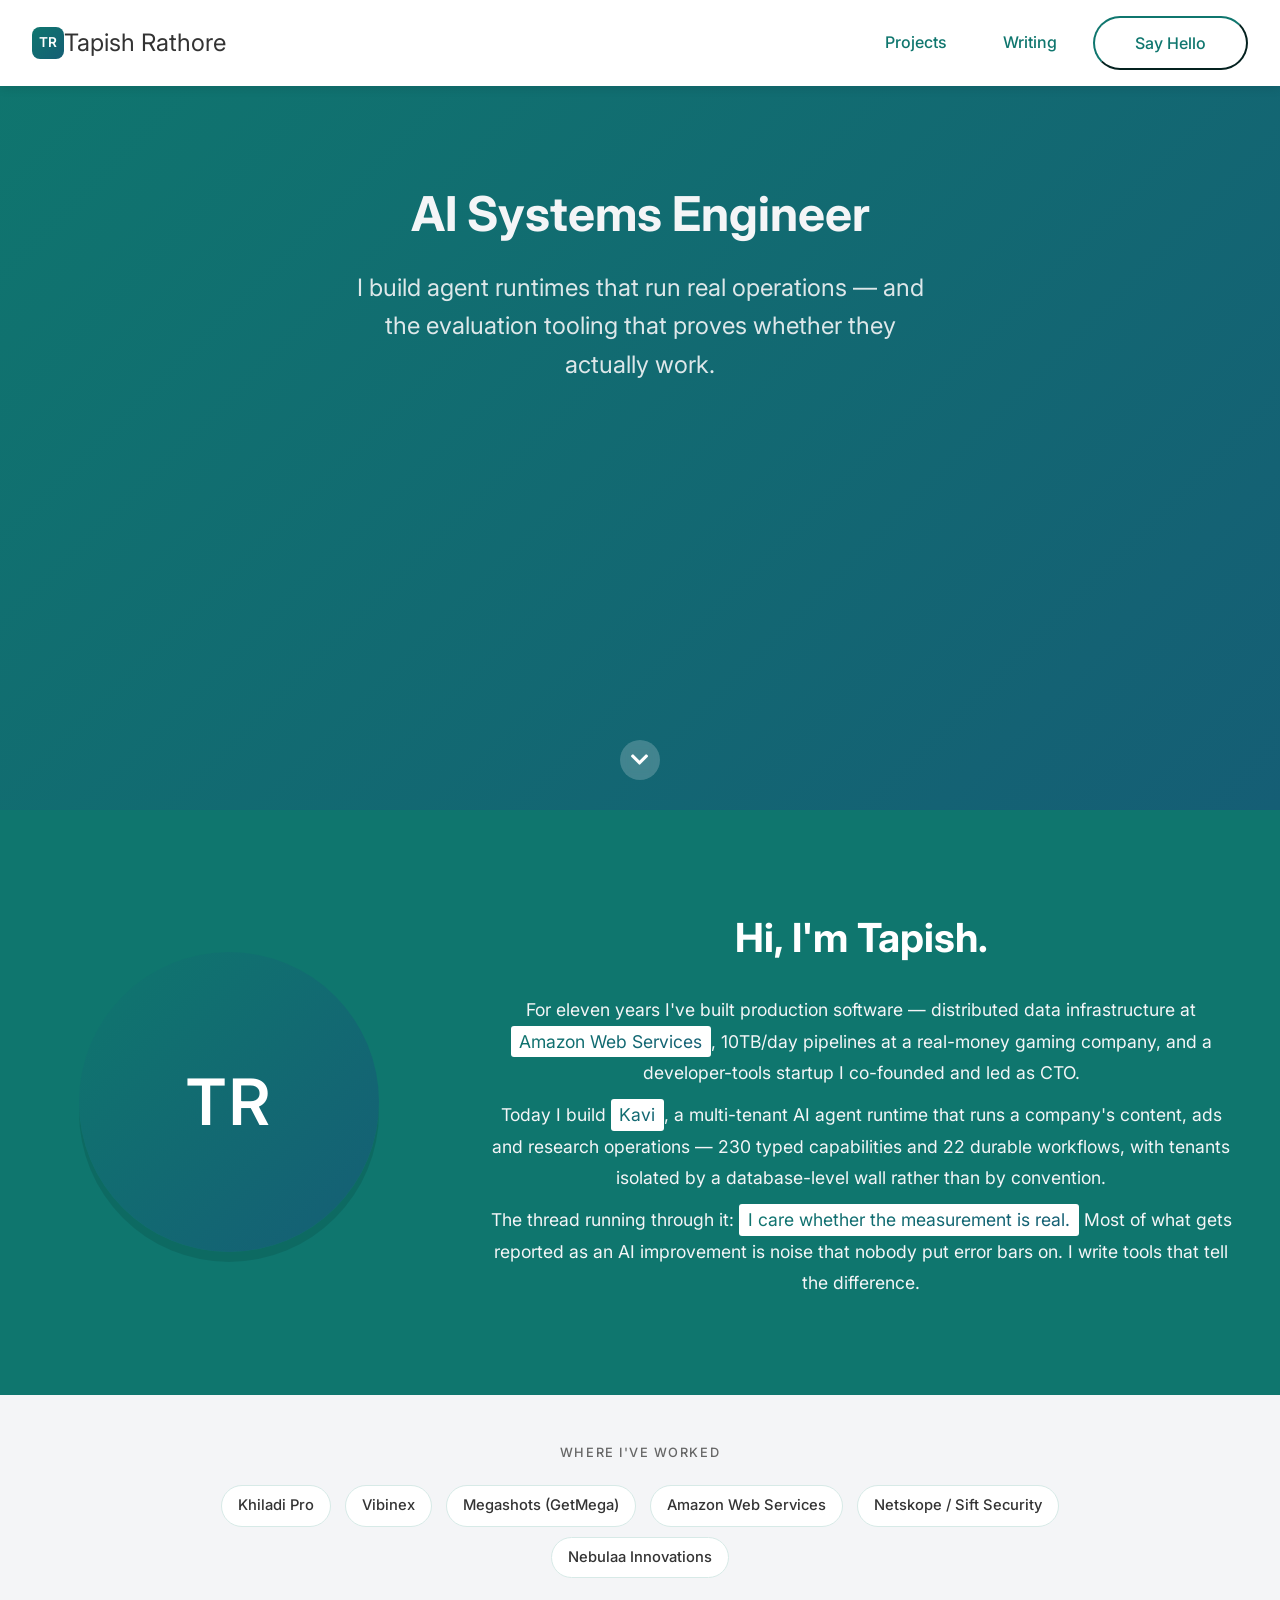
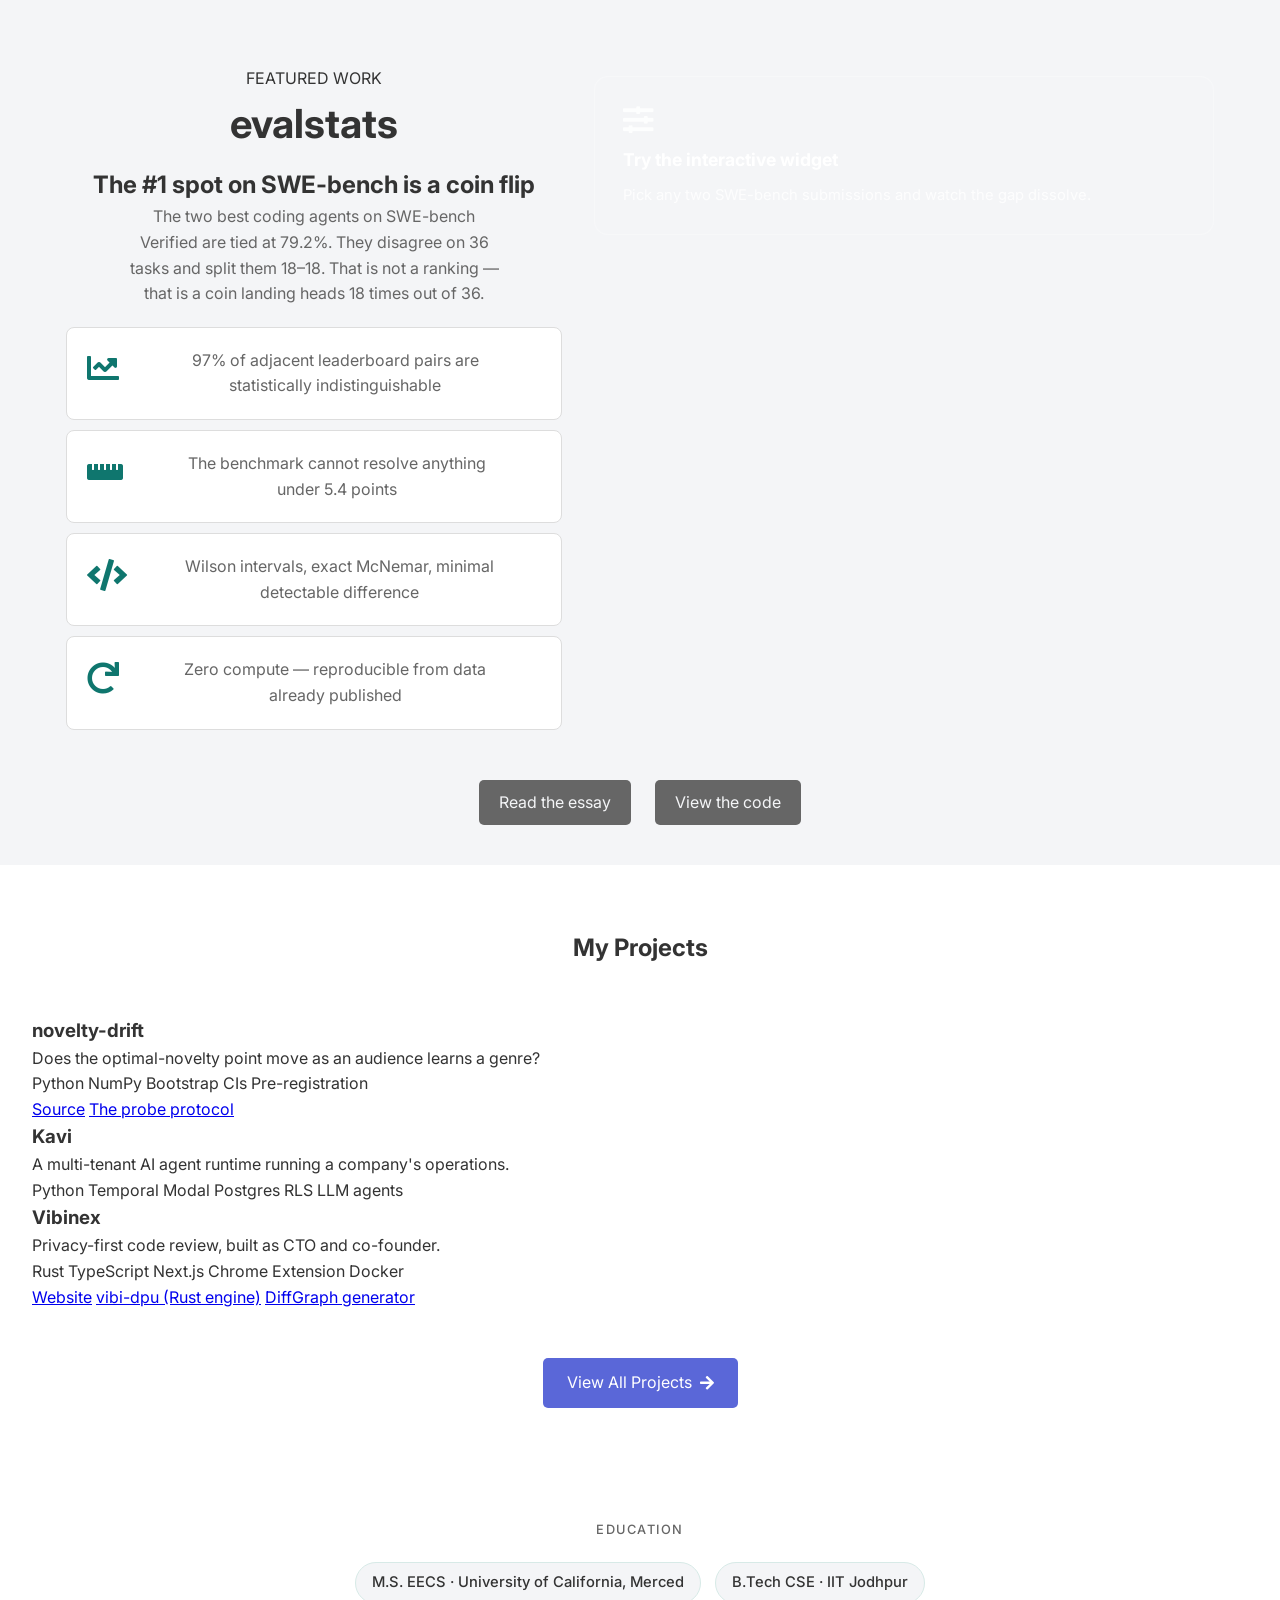
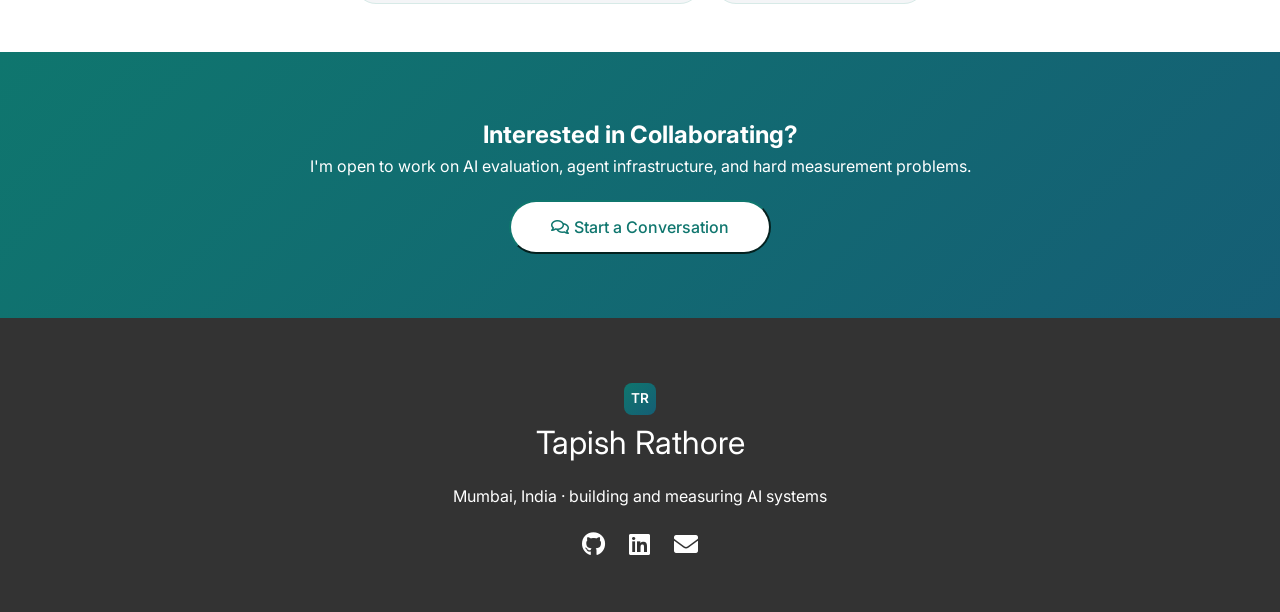
==== index.html @ c6f4d9db "Rebuild the site for Tapish Rathore The repo was a fork of another person's personal site and still " ====
<!DOCTYPE html>
<html lang="en">

<head>
	<meta charset="UTF-8">
	<title>Tapish Rathore | AI Systems Engineer</title>
	<meta name="viewport" content="width=device-width, initial-scale=1.0">
	<meta name="description"
		content="AI systems engineer in Mumbai. I build agent runtimes that run real operations, and the evaluation tooling that proves whether they actually work.">
	<link href="https://fonts.googleapis.com/css2?family=Inter:wght@300;400;500;600&display=swap" rel="stylesheet">
	<link rel="shortcut icon" href="/images/favicon.ico">
	<link rel="stylesheet" href="layout.css" />
	<link rel="stylesheet" href="styles.css" />
	<link rel="stylesheet" href="projects/styles.css" />
	<link rel="stylesheet" href="https://cdnjs.cloudflare.com/ajax/libs/font-awesome/5.15.3/css/all.min.css">
</head>

<body>
	<nav>
		<a class="logo" href="/">
			<span class="monogram">TR</span>
			Tapish Rathore
		</a>
		<div class="hamburger-menu" onclick="toggleMenu()">
			<i class="fas fa-bars"></i>
		</div>
		<div class="nav-menu">
			<a href="/projects/" class="nav-btn">Projects</a>
			<a href="/blog" class="nav-btn">Writing</a>
			<button class="say-hello-btn" onclick="openContactModal()">Say Hello</button>
		</div>
	</nav>

	<section class="hero">
		<iframe
			src="https://gitskyline.vercel.app/tapishr/embed?color=%230f766e&enableZoom=false&base=true&enablePan=false&enableDamping=false&scale=0.5"
			width="100%" height="100%" frameborder="0" class="hero-background"></iframe>
		<div class="hero-content">
			<h1 class="hero-title">AI Systems Engineer</h1>
			<p class="hero-subtitle">
				I build agent runtimes that run real operations — and the evaluation tooling
				that proves whether they actually work.
			</p>
		</div>
		<button class="scroll-indicator" onclick="scrollToNextSection()">
			<i class="fas fa-chevron-down"></i>
		</button>
	</section>

	<section class="about-me">
		<div class="about-container">
			<div class="about-image">
				<div class="profile-container">
					<div class="profile-photo monogram-lg">TR</div>
				</div>
			</div>
			<div class="about-content">
				<h2>Hi, I'm Tapish.</h2>
				<p>For eleven years I've built production software — distributed data infrastructure at
					<span class="emph">Amazon Web Services</span>, 10TB/day pipelines at a real-money gaming
					company, and a developer-tools startup I co-founded and led as CTO.
				</p>
				<p style="margin-top: 10px">Today I build <span class="emph">Kavi</span>, a multi-tenant AI agent
					runtime that runs a company's content, ads and research operations — 230 typed capabilities and
					22 durable workflows, with tenants isolated by a database-level wall rather than by convention.
				</p>
				<p style="margin-top: 10px">The thread running through it: <span class="emph">I care whether the
						measurement is real.</span> Most of what gets reported as an AI improvement is noise that
					nobody put error bars on. I write tools that tell the difference.
				</p>
			</div>
		</div>
	</section>

	<section id="experience" class="pedigree-text">
		<h3>Where I've worked</h3>
		<div class="pedigree-list">
			<span>Khiladi Pro</span><span>Vibinex</span><span>Megashots (GetMega)</span>
			<span>Amazon Web Services</span><span>Netskope / Sift Security</span><span>Nebulaa Innovations</span>
		</div>
	</section>

	<section class="showcase-project">
		<div class="showcase-body">
			<div class="showcase-hero">
				<subtitle>FEATURED WORK</subtitle>
				<h1>evalstats</h1>
				<h2>The #1 spot on SWE-bench is a coin flip</h2>
				<p>The two best coding agents on SWE-bench Verified are tied at 79.2%. They disagree on 36 tasks
					and split them 18–18. That is not a ranking — that is a coin landing heads 18 times out of 36.
				</p>
				<div class="showcase-features">
					<div class="feature-grid">
						<div class="feature-card">
							<i class="fas fa-chart-line"></i>
							<p>97% of adjacent leaderboard pairs are statistically indistinguishable</p>
						</div>
						<div class="feature-card">
							<i class="fas fa-ruler-horizontal"></i>
							<p>The benchmark cannot resolve anything under 5.4 points</p>
						</div>
						<div class="feature-card">
							<i class="fas fa-code"></i>
							<p>Wilson intervals, exact McNemar, minimal detectable difference</p>
						</div>
						<div class="feature-card">
							<i class="fas fa-redo"></i>
							<p>Zero compute — reproducible from data already published</p>
						</div>
					</div>
				</div>
			</div>
			<div class="showcase-demo">
				<a href="https://tapishr.github.io/evalstats/widget/" target="_blank" class="widget-card">
					<i class="fas fa-sliders-h"></i>
					<strong>Try the interactive widget</strong>
					<span>Pick any two SWE-bench submissions and watch the gap dissolve.</span>
				</a>
			</div>
		</div>
		<div class="showcase-call-to-action">
			<a href="https://github.com/tapishr/evalstats/blob/main/ESSAY.md" target="_blank">Read the essay</a>
			<a href="https://github.com/tapishr/evalstats" target="_blank">View the code</a>
		</div>
	</section>

	<section class="featured-projects">
		<h2>My Projects</h2>
		<div class="projects-grid">
			<!-- populated by projects/data.js via index.js -->
		</div>
		<div class="view-all-projects">
			<a href="/projects/" class="view-all-btn">
				View All Projects
				<i class="fas fa-arrow-right"></i>
			</a>
		</div>
	</section>

	<section id="education" class="pedigree-text alt">
		<h3>Education</h3>
		<div class="pedigree-list">
			<span>M.S. EECS &middot; University of California, Merced</span>
			<span>B.Tech CSE &middot; IIT Jodhpur</span>
		</div>
	</section>

	<section class="cta-section">
		<h2>Interested in Collaborating?</h2>
		<p>I'm open to work on AI evaluation, agent infrastructure, and hard measurement problems.</p>
		<button class="say-hello-btn" onclick="openContactModal()">
			<i class="far fa-comments" style="margin-right: 5px;"></i>Start a Conversation
		</button>
	</section>

	<div id="contact-modal" class="contact-modal">
		<div class="contact-form-container">
			<span class="close-icon" onclick="closeContactModal()">&times;</span>
			<h2>Get in Touch</h2>
			<p class="contact-direct">The fastest route is email:
				<a href="mailto:tapish303@gmail.com">tapish303@gmail.com</a>
			</p>
			<form class="contact-form" action="mailto:tapish303@gmail.com" method="post" enctype="text/plain">
				<input type="text" name="name" placeholder="Your Name" required>
				<input type="email" name="email" placeholder="Your Email" required>
				<textarea name="message" placeholder="Your Message" rows="5" required></textarea>
				<button type="submit">Send Message</button>
			</form>
		</div>
	</div>

	<footer class="footer">
		<div class="footer-logo">
			<span class="monogram">TR</span><br />
			Tapish Rathore
		</div>
		<p>Mumbai, India &middot; building and measuring AI systems</p>
		<div class="footer-social">
			<a href="https://github.com/tapishr" aria-label="GitHub"><i class="fab fa-github"></i></a>
			<a href="https://www.linkedin.com/in/tapishr" aria-label="LinkedIn"><i class="fab fa-linkedin"></i></a>
			<a href="mailto:tapish303@gmail.com" aria-label="Email"><i class="fas fa-envelope"></i></a>
		</div>
	</footer>

	<script src="https://ajax.googleapis.com/ajax/libs/jquery/3.6.0/jquery.min.js"></script>
	<script src="index.js"></script>
</body>

</html>
---- layout.css ----
:root {
	--primary-gradient: linear-gradient(135deg, #0f766e 0%, #155e75 100%);
	--secondary-background: #f4f5f7;
	--text-color: #333;
	--subtext-color: #666;
	--accent-color: #0f766e;
	--light-accent: #d7eae7;
}

* {
	margin: 0;
	padding: 0;
	box-sizing: border-box;
	font-family: 'Inter', sans-serif;
}

.emph {
	position: relative;
	display: inline-block;
	/* Prevents background from spanning full line width */
	padding: 0 0.5em;
	/* Adds some padding around the text */
	color: transparent;
	background-clip: text;
	background-image: var(--primary-gradient);
	-webkit-background-clip: text;
	/* Safari support */
}

.emph::before {
	content: "";
	position: absolute;
	top: 0;
	left: 0;
	width: 100%;
	height: 100%;
	background-color: white;
	z-index: -1;
	border-radius: 3px;
}

*:has(>.emph) {
	isolation: isolate;
}

body {
	background-color: var(--secondary-background);
	color: var(--text-color);
	line-height: 1.6;
	min-height: 100vh;
	position: relative;
}

nav {
	position: fixed;
	top: 0;
	left: 0;
	width: 100%;
	background: white;
	box-shadow: 0 2px 10px rgba(0, 0, 0, 0.1);
	z-index: 1000;
	display: flex;
	justify-content: space-between;
	align-items: center;
	padding: 1rem 2rem;
}

nav .logo {
	color: var(--text-color);
	display: flex;
	align-items: center;
	font-size: x-large;
	text-decoration: none;
}

nav .logo img {
	height: 40px;
	margin-right: 10px;
}

.nav-menu {
	display: flex;
	align-items: center;
	gap: 1rem;
}

.nav-btn {
	text-decoration: none;
	color: var(--accent-color);
	border: none;
	padding: 10px 20px;
	border-radius: 3em;
	font-weight: 500;
	font-size: medium;
	cursor: pointer;
	transition: background-color 0.3s ease, transform 0.3s ease;
	display: flex;
	align-items: center;
}

.nav-btn:hover {
	background-color: var(--secondary-background);
	transform: scale(1.05);
}

.say-hello-btn {
	background-color: white;
	color: var(--accent-color);
	border-color: var(--accent-color);
	padding: 15px 40px;
	border-radius: 3em;
	font-weight: 500;
	font-size: medium;
	cursor: pointer;
	transition: transform 0.3s ease;
}

.say-hello-btn:hover {
	transform: scale(1.05);
}

.hamburger-menu {
	display: none;
	cursor: pointer;
	font-size: 1.5rem;
	color: var(--text-color);
}

.cta-section {
	background: var(--primary-gradient);
	color: white;
	text-align: center;
	padding: 4rem 2rem;
}

.cta-section>button {
	margin-top: 20px;
}

.contact-modal {
	display: none;
	position: fixed;
	top: 0;
	left: 0;
	width: 100%;
	height: 100%;
	background: rgba(0, 0, 0, 0.7);
	z-index: 1000;
	padding: 5rem;
}

.contact-form-container {
	position: relative;
	background-color: var(--secondary-background);
	padding: 20px;
	border-radius: 8px;
	box-shadow: 0 2px 10px rgba(0, 0, 0, 0.1);
	max-width: 400px;
	margin: auto;
}

.contact-form {
	margin-top: 20px;
	display: flex;
	flex-direction: column;
}

.contact-form input,
.contact-form textarea {
	padding: 10px;
	margin-bottom: 15px;
	border: 1px solid #ccc;
	border-radius: 4px;
	font-size: 1em;
	color: var(--text-color);
	background-color: white;
}

.contact-form button {
	padding: 10px;
	background-color: var(--accent-color);
	color: white;
	border: none;
	border-radius: 4px;
	cursor: pointer;
	font-size: 1em;
}

.contact-form button:hover {
	background-color: darken(var(--accent-color), 10%);
}

.close-icon {
	position: absolute;
	top: 10px;
	right: 20px;
	font-size: 1.5em;
	color: var(--accent-color);
	cursor: pointer;
}

.close-icon:hover {
	color: darken(var(--accent-color), 10%);
}

.footer {
	background: #333;
	color: white;
	padding: 3rem 2rem;
	text-align: center;
}

.footer-logo {
	font-size: 2rem;
	margin-bottom: 1rem;
}

.footer-social {
	display: flex;
	justify-content: center;
	gap: 1.5rem;
	margin-top: 1rem;
}

.footer-social a {
	color: white;
	text-decoration: none;
	font-size: 1.5rem;
	transition: transform 0.3s, color 0.3s;
}

.footer-social a:hover {
	transform: scale(1.1);
}

@media (max-width: 480px) {
	.hamburger-menu {
		display: block;
	}

	.nav-menu {
		display: none;
		flex-direction: column;
		position: absolute;
		top: 100%;
		left: 0;
		width: 100%;
		background: white;
		box-shadow: 0 2px 10px rgba(0, 0, 0, 0.1);
		padding: 1rem;
	}

	.nav-menu.active {
		display: flex;
	}

	.nav-btn,
	.say-hello-btn {
		margin: 0;
		width: 80%;
		text-align: center;
		justify-content: center;
	}
}

.archive {
	position: absolute;
	font-size: 0.5em;
	color: gray;
	bottom: 0;
	left: 0;
	width: 100%;
	text-align: left;
	padding-left: 10px;
}

.archive i {
	margin-right: 0.5em;
	font-size: 0.8em;
}

.views-count {
	position: absolute;
	font-size: 0.5em;
	bottom: 0;
	right: 0;
	width: 100%;
	text-align: right;
	padding-right: 10px;
}

.views-count .iconAndCount {
	display: flex;
	align-items: center;
	justify-content: flex-end;
}

.views-count svg {
	margin-right: 0.5em;
	fill: gray;
	height: 1em;
}

.views-count a {
	text-decoration: none;
	color: gray;
}
---- styles.css ----
/* Hero section styles  */
.hero {
	position: relative;
	color: var(--secondary-background);
	background: var(--primary-gradient);
	text-align: center;
	height: 90vh;
}

.hero-content {
	position: absolute;
	top: 80px;
	left: 50%;
	max-width: 800px;
	padding: 6rem 2rem;
	margin: 0;
	translate: -50%;
	pointer-events: none
}

.hero-title {
	font-size: 3rem;
	margin-bottom: 1rem;
}

.hero-subtitle {
	font-size: 1.5rem;
	opacity: 0.9;
}

.hero-background {
	border: none;
	background-color: transparent;
}

.scroll-indicator {
	position: absolute;
	bottom: 30px;
	left: 50%;
	transform: translateX(-50%);
	background: rgba(255, 255, 255, 0.2);
	border: none;
	border-radius: 50%;
	width: 40px;
	height: 40px;
	cursor: pointer;
	display: flex;
	align-items: center;
	justify-content: center;
	backdrop-filter: blur(5px);
	transition: all 0.3s ease;
	animation: bounce 2s infinite;
}

.scroll-indicator:hover {
	background: rgba(255, 255, 255, 0.3);
}

.scroll-indicator i {
	color: white;
	font-size: 20px;
}

@keyframes bounce {

	0%,
	20%,
	50%,
	80%,
	100% {
		transform: translateX(-50%) translateY(0);
	}

	40% {
		transform: translateX(-50%) translateY(-10px);
	}

	60% {
		transform: translateX(-50%) translateY(-5px);
	}
}

/* Hide scroll indicator when user has scrolled down */
.scrolled .scroll-indicator {
	opacity: 0;
	pointer-events: none;
}

/* Add this CSS to your styles.css file */
.pedigree-logos {
	text-align: center;
	padding: 50px 0;
	background-color: var(--secondary-background);
}

.pedigree-logos h3 {
	font-size: 1em;
	font-weight: 100;
}

.logos-container {
	display: flex;
	justify-content: space-evenly;
	flex-wrap: wrap;
	gap: 24px;
	margin: 24px auto;
}

.logos-container img {
	max-height: 80px;
	max-width: 200px;
	object-fit: contain;
}

.logo-badge-container {
	position: relative;
	display: flex;
}

.logo-badge-container .badge {
	position: absolute;
	top: -10px;
	right: -10px;
	max-height: 30px;
	max-width: 30px;
	background-color: white;
	border-bottom-left-radius: 50%;
	border-bottom-right-radius: 50%;
	border: 1px solid white;
}

:nth-child(2).logos-container img {
	max-height: 50px;
	max-width: 180px;
}

@media (max-width: 768px) {
	.logos-container {
		gap: 12px;
	}

	.logos-container img {
		max-height: 60px;
		max-width: 150px;
	}

	:nth-child(2).logos-container img {
		max-height: 40px;
	}
}

@media (max-width: 400px) {
	:nth-child(2).logos-container img {
		display: none;
	}
}

/* Profile section styles  */
.about-me {
	padding: 6rem 2rem;
	background: var(--accent-color);
}

.about-container {
	max-width: 1200px;
	margin: 0 auto;
	display: flex;
	align-items: center;
	gap: 4rem;
}

.about-image {
	flex: 1;
	text-align: center;
	position: relative;
}

.profile-container {
	position: relative;
	width: 300px;
	height: 300px;
	margin: 0 auto;
	perspective: 2000px;
	transform-style: preserve-3d;
	animation: float 6s ease-in-out infinite;
}

.profile-photo {
	width: 300px;
	height: 300px;
	border-radius: 50%;
	object-fit: cover;
	box-shadow: 0 10px 0px rgba(0, 0, 0, 0.1);
	position: relative;
	background-color: #fff8
}

.rotating-logos {
	position: absolute;
	top: 50%;
	left: 50%;
	transform: translate(-50%, -50%);
	width: 400px;
	height: 400px;
	transform-style: preserve-3d;
}

.logo-item {
	position: absolute;
	width: 100px;
	height: 50px;
	left: calc(50% - 50px);
	top: calc(50% + 50% * var(--offset) - 30px);
	filter: grayscale(50%);
	transition: filter 0.3s ease;
	transform-style: preserve-3d;
}

.logo-item.center {
	animation: orbit_center 30s linear infinite;
	animation-delay: calc(var(--i) * -7s);
}

.logo-item.offset {
	animation: orbit_offset 30s linear infinite;
	animation-delay: calc(var(--i) * -7s);
}

.logo-item img {
	width: 100%;
	height: 100%;
	object-fit: contain;
	transition: transform 0.3s ease;
	backface-visibility: hidden;
}

.logo-item:hover {
	filter: grayscale(0%);
}

.logo-item:hover img {
	transform: scale(1.2);
}

@keyframes orbit_offset {
	0% {
		transform:
			rotateX(var(--orbit-tilt)) rotateY(0deg) translateX(var(--radius)) rotateY(0deg) rotateX(calc(var(--orbit-tilt) * -1));
	}

	25% {
		transform:
			rotateX(var(--orbit-tilt)) rotateY(90deg) translateX(var(--radius)) rotateY(-90deg) rotateX(calc(var(--orbit-tilt) * -1));
	}

	50% {
		transform:
			rotateX(var(--orbit-tilt)) rotateY(180deg) translateX(var(--radius)) rotateY(-180deg) rotateX(calc(var(--orbit-tilt) * -1));
	}

	75% {
		transform:
			rotateX(var(--orbit-tilt)) rotateY(270deg) translateX(var(--radius)) rotateY(-270deg) rotateX(calc(var(--orbit-tilt) * -1));
	}

	100% {
		transform:
			rotateX(var(--orbit-tilt)) rotateY(360deg) translateX(var(--radius)) rotateY(-360deg) rotateX(calc(var(--orbit-tilt) * -1));
	}
}

@keyframes orbit_center {
	0% {
		transform:
			rotateX(var(--orbit-tilt)) rotateY(0deg) translateX(var(--radius)) rotateY(90deg);
	}

	25% {
		transform:
			rotateX(var(--orbit-tilt)) rotateY(90deg) translateX(var(--radius)) rotateY(90deg);
	}

	50% {
		transform:
			rotateX(var(--orbit-tilt)) rotateY(180deg) translateX(var(--radius)) rotateY(90deg);
	}

	75% {
		transform:
			rotateX(var(--orbit-tilt)) rotateY(270deg) translateX(var(--radius)) rotateY(90deg);
	}

	100% {
		transform:
			rotateX(var(--orbit-tilt)) rotateY(360deg) translateX(var(--radius)) rotateY(90deg);
	}
}

.about-content {
	flex: 2;
	text-align: center;
}

.about-content h2 {
	font-size: 2.5rem;
	margin-bottom: 1.5rem;
	color: white;
}

.about-content p {
	font-size: 1.1rem;
	line-height: 1.8;
	color: var(--secondary-background);
}

@media (max-width: 768px) {
	.about-container {
		flex-direction: column;
		text-align: center;
		gap: 2rem;
	}

	.about-content {
		flex: 1;
	}

	.profile-container {
		width: 250px;
		height: 250px;
	}

	.profile-photo {
		width: 250px;
		height: 250px;
	}

	.rotating-logos {
		width: 350px;
		height: 350px;
	}

	.logo-item {
		width: 90px;
		height: 45px;
		left: calc(50% - 45px);
		top: calc(50% + 50% * var(--offset) - 22.5px);
	}

	@keyframes orbit_offset {
		0% {
			transform:
				rotateX(var(--orbit-tilt)) rotateY(0deg) translateX(calc(var(--radius) * 5 / 6)) rotateY(0deg) rotateX(calc(var(--orbit-tilt) * -1));
		}

		25% {
			transform:
				rotateX(var(--orbit-tilt)) rotateY(90deg) translateX(calc(var(--radius) * 5 / 6)) rotateY(-90deg) rotateX(calc(var(--orbit-tilt) * -1));
		}

		50% {
			transform:
				rotateX(var(--orbit-tilt)) rotateY(180deg) translateX(calc(var(--radius) * 5 / 6)) rotateY(-180deg) rotateX(calc(var(--orbit-tilt) * -1));
		}

		75% {
			transform:
				rotateX(var(--orbit-tilt)) rotateY(270deg) translateX(calc(var(--radius) * 5 / 6)) rotateY(-270deg) rotateX(calc(var(--orbit-tilt) * -1));
		}

		100% {
			transform:
				rotateX(var(--orbit-tilt)) rotateY(360deg) translateX(calc(var(--radius) * 5 / 6)) rotateY(-360deg) rotateX(calc(var(--orbit-tilt) * -1));
		}
	}

	@keyframes orbit_center {
		0% {
			transform:
				rotateX(var(--orbit-tilt)) rotateY(0deg) translateX(calc(var(--radius) * 5 / 6)) rotateY(90deg);
		}

		25% {
			transform:
				rotateX(var(--orbit-tilt)) rotateY(90deg) translateX(calc(var(--radius) * 5 / 6)) rotateY(90deg);
		}

		50% {
			transform:
				rotateX(var(--orbit-tilt)) rotateY(180deg) translateX(calc(var(--radius) * 5 / 6)) rotateY(90deg);
		}

		75% {
			transform:
				rotateX(var(--orbit-tilt)) rotateY(270deg) translateX(calc(var(--radius) * 5 / 6)) rotateY(90deg);
		}

		100% {
			transform:
				rotateX(var(--orbit-tilt)) rotateY(360deg) translateX(calc(var(--radius) * 5 / 6)) rotateY(90deg);
		}
	}
}

.tag-selector {
	position: relative;
	width: 400px;
	height: 80px;
	margin: 20px auto;
	perspective: 1000px;
}

.tag-ring {
	position: relative;
	width: 100%;
	height: 100%;
	transform-style: preserve-3d;
	display: flex;
	flex-wrap: wrap;
	justify-content: center;
	align-items: center;
	gap: 10px;
	transform: rotateX(20deg);
	animation: float 6s ease-in-out infinite;
}

.tag-btn {
	position: relative;
	padding: 8px 16px;
	background: rgba(255, 255, 255, 0.1);
	border: 2px solid rgba(255, 255, 255, 0.2);
	border-radius: 20px;
	color: white;
	font-size: 14px;
	cursor: pointer;
	backdrop-filter: blur(10px);
	transition: all 0.3s ease;
	transform-style: preserve-3d;
	transform: translateZ(20px);
}

.tag-btn:hover {
	background: rgba(255, 255, 255, 0.2);
	transform: translateZ(30px) scale(1.1);
}

.tag-btn.active {
	background: rgba(255, 255, 255, 0.3);
	border-color: rgba(255, 255, 255, 0.5);
	box-shadow: 0 0 20px rgba(255, 255, 255, 0.2);
	transform: translateZ(40px) scale(1.05);
}

@keyframes float {

	0%,
	100% {
		transform: rotateX(20deg) translateY(0px);
	}

	50% {
		transform: rotateX(20deg) translateY(-10px);
	}
}

@media (max-width: 768px) {
	.tag-selector {
		width: 300px;
		height: auto;
	}

	.tag-ring {
		gap: 8px;
		padding: 10px;
	}

	.tag-btn {
		font-size: 12px;
		padding: 6px 12px;
	}
}

/* styles for showcase-project section */
.showcase-project {
	padding: 40px 20px;
	background-color: var(--secondary-background);
}

.showcase-body {
	display: flex;
	justify-content: center;
	gap: 2em;
	flex-wrap: wrap;
}

.showcase-hero {
	text-align: center;
	width: 40%;
}

.showcase-hero h1 {
	font-size: 2.5em;
	margin-bottom: 10px;
	text-align: center;
}

.showcase-hero p {
	font-size: 1em;
	color: var(--subtext-color);
	width: 75%;
	margin-left: auto;
	margin-right: auto;
	text-align: center;
}

.showcase-demo {
	margin: 10px 0;
	min-width: 40%;
	max-width: 50%;
	flex: 1 1 100%;
}

.showcase-demo img {
	width: 100%;
	border-radius: 10%;
}

.showcase-features {
	margin: 20px 0;
}

.feature-grid {
	display: grid;
	grid-template-columns: repeat(auto-fill, minmax(250px, 1fr));
	gap: 10px;
}

.feature-card {
	background: white;
	border: 1px solid #ddd;
	border-radius: 8px;
	padding: 20px;
	text-align: center;
	transition: transform 0.3s;
	display: flex;
	align-items: center;
	justify-content: center;
	gap: 10px;
}

.feature-card:hover {
	transform: translateY(-5px);
}

.feature-card i {
	font-size: 2em;
	color: var(--accent-color);
	margin-bottom: 10px;
}

.showcase-call-to-action {
	text-align: center;
	margin-top: 30px;
}

.showcase-call-to-action a {
	display: inline-block;
	margin: 0 10px;
	padding: 10px 20px;
	background-color: var(--subtext-color);
	color: var(--secondary-background);
	text-decoration: none;
	border-radius: 5px;
	transition: background-color 0.3s;
}

.showcase-call-to-action a:hover {
	background-color: var(--text-color);
}

@media (max-width: 1024px) {
	.showcase-hero>p {
		display: none;
	}

	.feature-grid {
		grid-template-columns: repeat(auto-fill, minmax(150px, 1fr));
		gap: 5px;
	}

	.feature-card i {
		font-size: 1.5em;
	}

	.feature-card {
		padding: 15px;
		flex-direction: row;
		text-align: left;
	}

	.feature-card p {
		margin: 0;
	}
}

@media (max-width: 480px) {
	.showcase-body {
		flex-direction: column;
	}

	.showcase-demo {
		min-width: 100%;
	}

	.showcase-hero {
		width: 100%;
	}

	.showcase-hero h1 {
		font-size: 2em;
	}

	.showcase-hero p {
		font-size: 0.9em;
	}
}

/* Project section styles  */
.featured-projects {
	padding: 4rem 2rem;
	margin: 0 auto;
	background-color: white;
}

.featured-projects h2 {
	text-align: center;
	margin-bottom: 3rem;
}

.view-all-projects {
	text-align: center;
	margin-top: 3rem;
}

.view-all-btn {
	display: inline-flex;
	align-items: center;
	gap: 0.5rem;
	padding: 0.75rem 1.5rem;
	background-color: #5a67d8;
	color: white;
	text-decoration: none;
	border-radius: 5px;
	transition: all 0.3s ease;
}

.view-all-btn:hover {
	background-color: #4c51bf;
	transform: translateY(-2px);
}

.view-all-btn i {
	transition: transform 0.3s ease;
}

.view-all-btn:hover i {
	transform: translateX(4px);
}

/* Open source sponsor section styles  */
.sponsor-section {
	background: white;
	text-align: center;
	padding: 4rem 2rem;
}

.sponsor-section .container {
	max-width: 800px;
	margin: 0 auto;
}

.sponsor-section h2 {
	margin-bottom: 2rem;
	color: var(--text-color);
}

.sponsor-section iframe {
	max-width: 100%;
	border: none;
	border-radius: 10px;
	box-shadow: 0 4px 6px rgba(0, 0, 0, 0.1);
}

.open-source-carousel {
	margin-top: 2rem;
}

.carousel-container {
	position: relative;
	width: 100%;
	overflow: hidden;
}

.carousel-track {
	display: flex;
	transition: transform 0.5s linear;
	width: 200%;
	align-items: center;
}

.carousel-slide {
	flex: 0 0 25%;
	padding: 0 10px;
	color: var(--text-color);
}

.carousel-slide img {
	width: 100%;
	transition: transform 0.3s ease;
}

.carousel-slide img:hover {
	transform: scale(1.05);
}

@media (max-width: 768px) {
	.hero-title {
		font-size: 2rem;
	}

	.hero-subtitle {
		font-size: 1rem;
	}

	.sponsor-section {
		padding: 2rem 1rem;
	}
}
/* ---------- Tapish Rathore: site-specific additions ---------- */

.monogram {
	display: inline-flex;
	align-items: center;
	justify-content: center;
	width: 32px;
	height: 32px;
	border-radius: 8px;
	background: var(--primary-gradient);
	color: #fff;
	font-weight: 600;
	font-size: 0.85rem;
	letter-spacing: 0.02em;
	flex-shrink: 0;
}

.profile-photo.monogram-lg {
	display: flex;
	align-items: center;
	justify-content: center;
	background: var(--primary-gradient);
	color: #fff;
	font-size: 4rem;
	font-weight: 600;
	letter-spacing: 0.04em;
}

/* Text-based pedigree strips (no borrowed logo art) */
.pedigree-text {
	padding: 48px 20px;
	text-align: center;
	background: var(--secondary-background);
}

.pedigree-text.alt {
	background: #fff;
}

.pedigree-text h3 {
	font-size: 0.8rem;
	letter-spacing: 0.12em;
	text-transform: uppercase;
	color: var(--subtext-color);
	font-weight: 500;
	margin-bottom: 22px;
}

.pedigree-list {
	display: flex;
	flex-wrap: wrap;
	justify-content: center;
	gap: 10px 14px;
	max-width: 900px;
	margin: 0 auto;
}

.pedigree-list span {
	padding: 8px 16px;
	border: 1px solid var(--light-accent);
	border-radius: 999px;
	background: #fff;
	color: var(--text-color);
	font-size: 0.92rem;
	font-weight: 500;
}

.pedigree-text.alt .pedigree-list span {
	background: var(--secondary-background);
}

/* Showcase: link card in place of a demo GIF */
.widget-card {
	display: flex;
	flex-direction: column;
	gap: 10px;
	padding: 28px;
	border-radius: 14px;
	background: rgba(255, 255, 255, 0.08);
	border: 1px solid rgba(255, 255, 255, 0.22);
	color: #fff;
	text-decoration: none;
	transition: transform 0.2s ease, background 0.2s ease;
}

.widget-card:hover {
	transform: translateY(-3px);
	background: rgba(255, 255, 255, 0.14);
}

.widget-card i {
	font-size: 1.9rem;
	opacity: 0.9;
}

.widget-card strong {
	font-size: 1.1rem;
}

.widget-card span {
	font-size: 0.92rem;
	opacity: 0.85;
	line-height: 1.5;
}

.contact-direct {
	margin-bottom: 16px;
	color: var(--subtext-color);
	font-size: 0.95rem;
}

.contact-direct a {
	color: var(--accent-color);
	font-weight: 500;
}

@media (max-width: 600px) {
	.profile-photo.monogram-lg { font-size: 3rem; }
	.pedigree-list span { font-size: 0.85rem; padding: 7px 13px; }
}
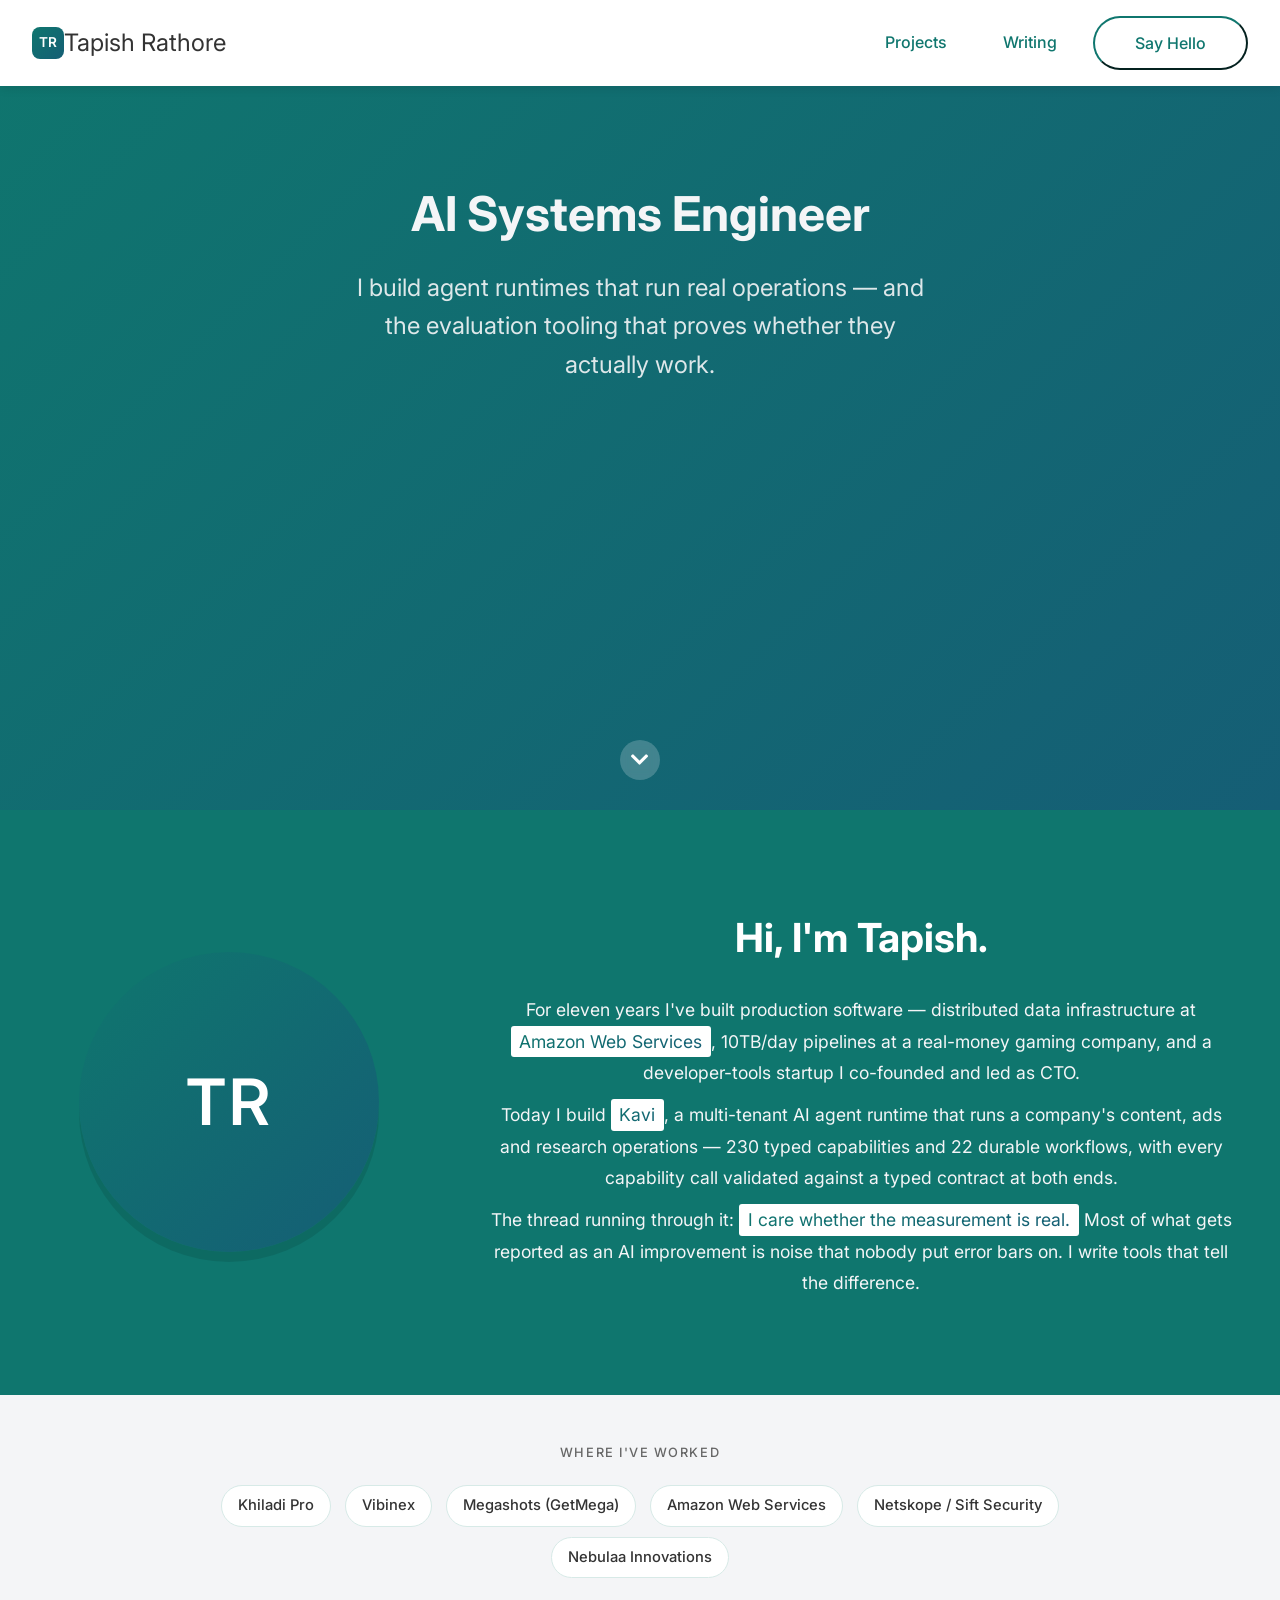
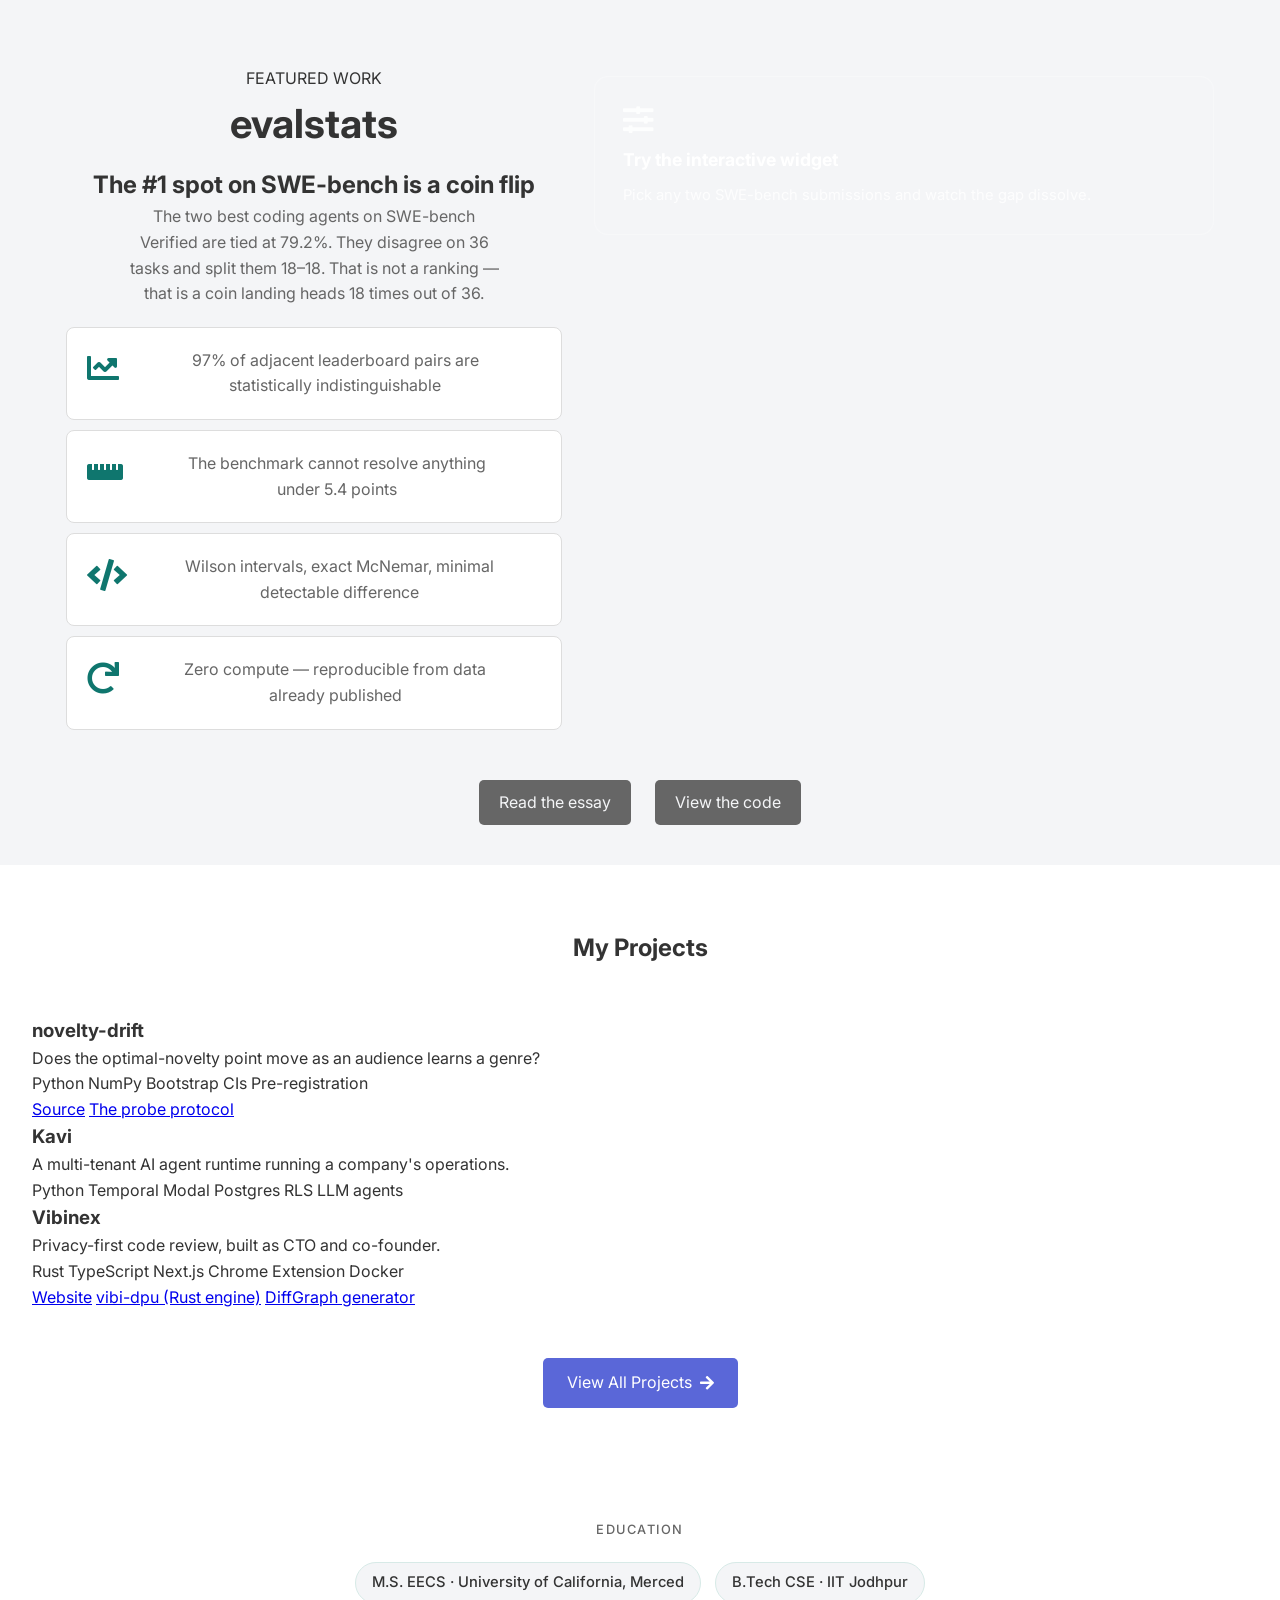
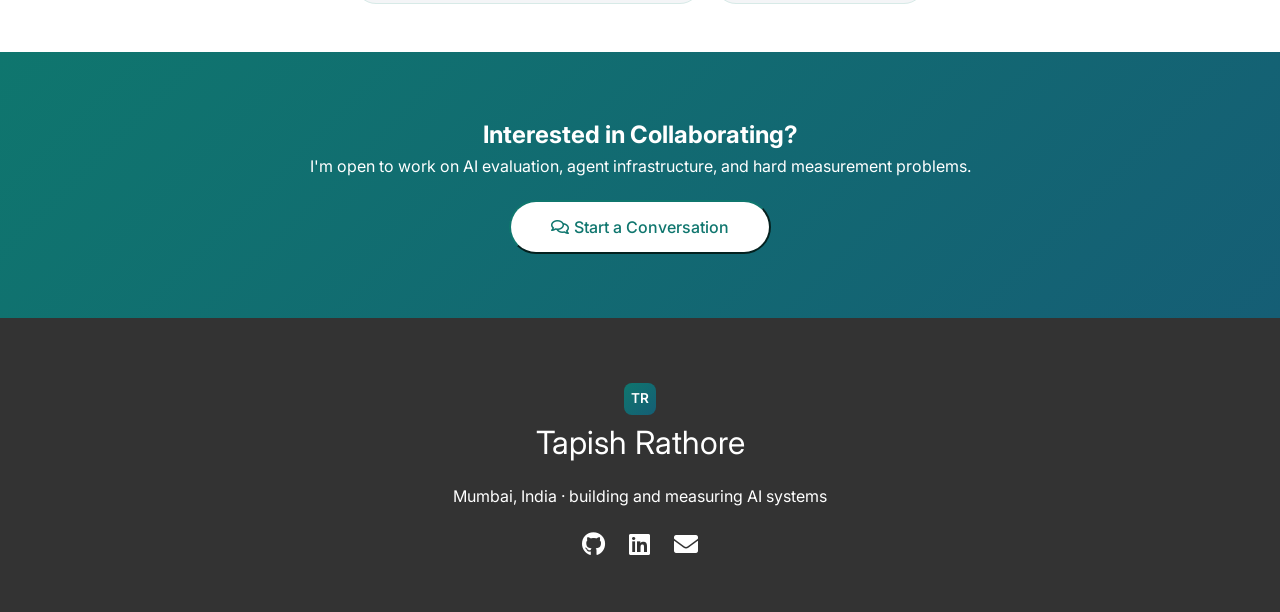
==== commit 23011f53: "Update index.html replace db rls with typed capability" ====
--- a/index.html
+++ b/index.html
@@ -62,7 +62,7 @@
 				</p>
 				<p style="margin-top: 10px">Today I build <span class="emph">Kavi</span>, a multi-tenant AI agent
 					runtime that runs a company's content, ads and research operations — 230 typed capabilities and
-					22 durable workflows, with tenants isolated by a database-level wall rather than by convention.
+					22 durable workflows, with every capability call validated against a typed contract at both ends.
 				</p>
 				<p style="margin-top: 10px">The thread running through it: <span class="emph">I care whether the
 						measurement is real.</span> Most of what gets reported as an AI improvement is noise that
